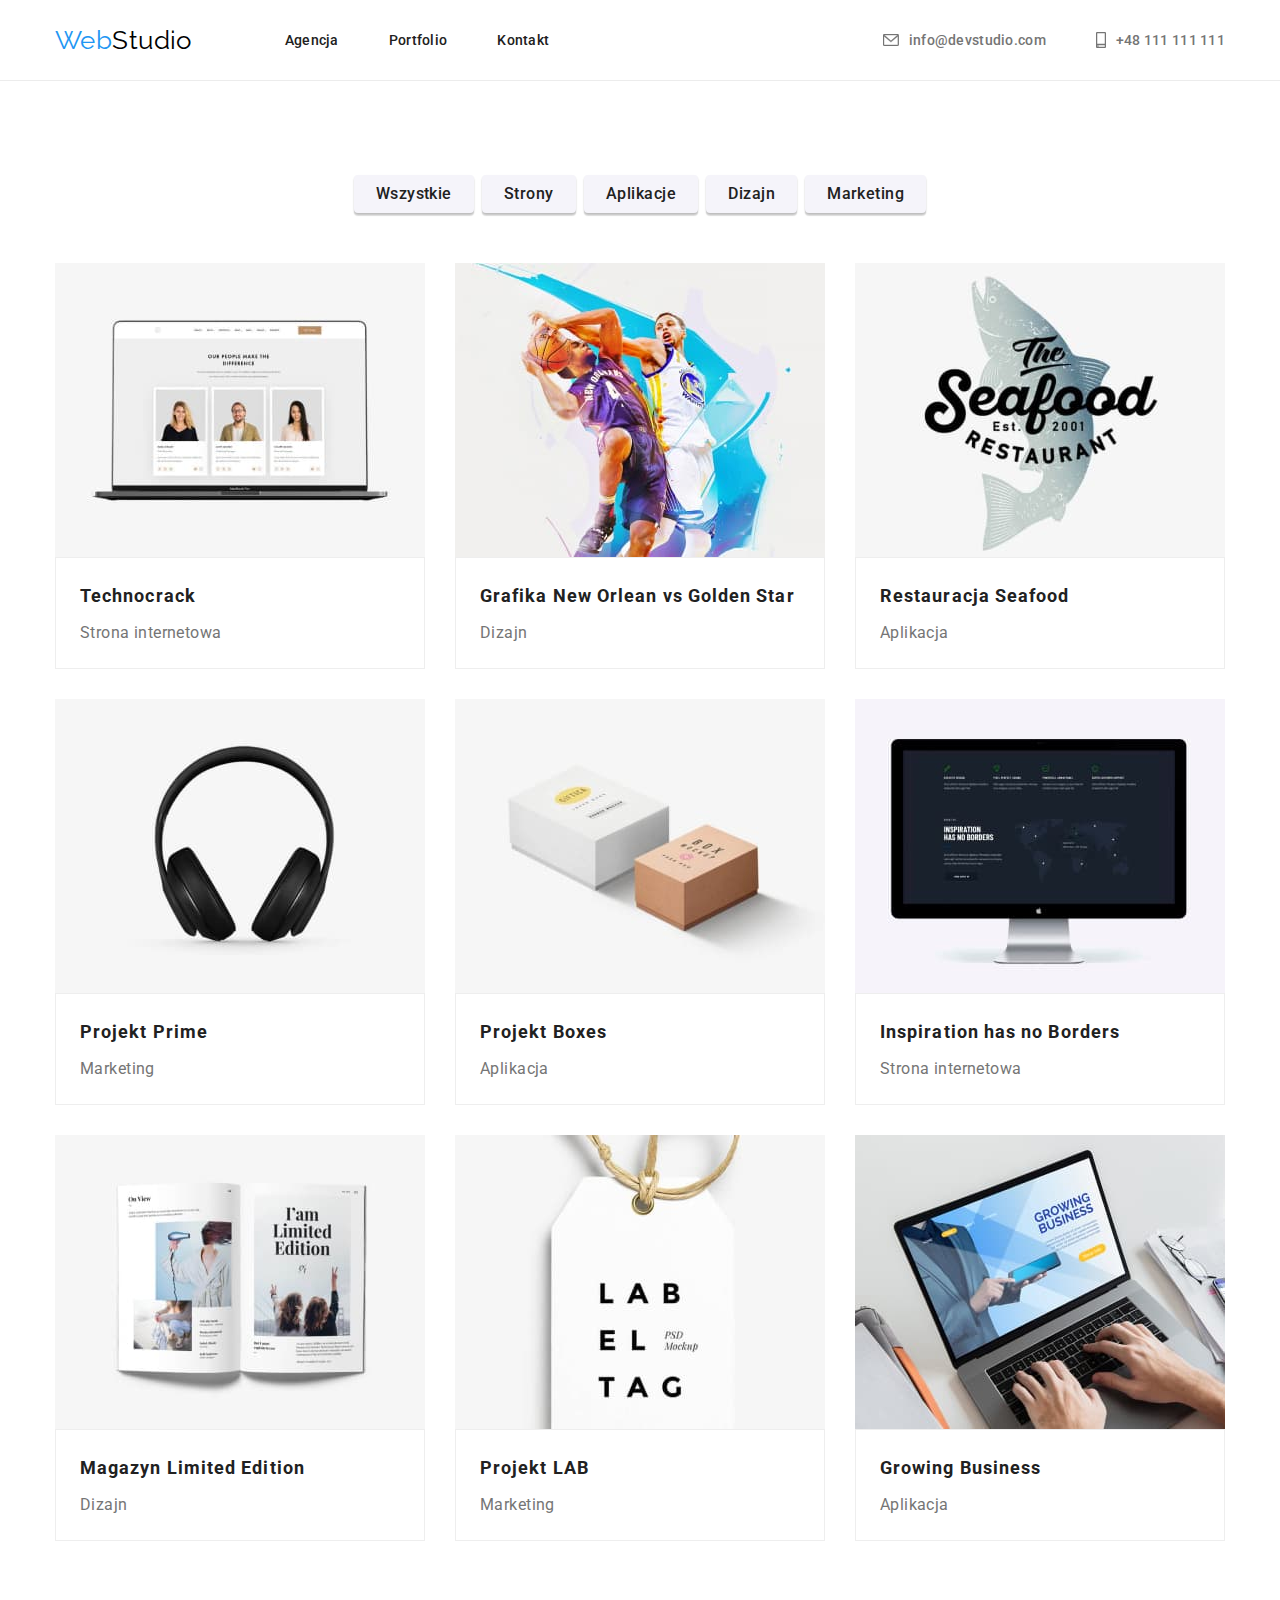
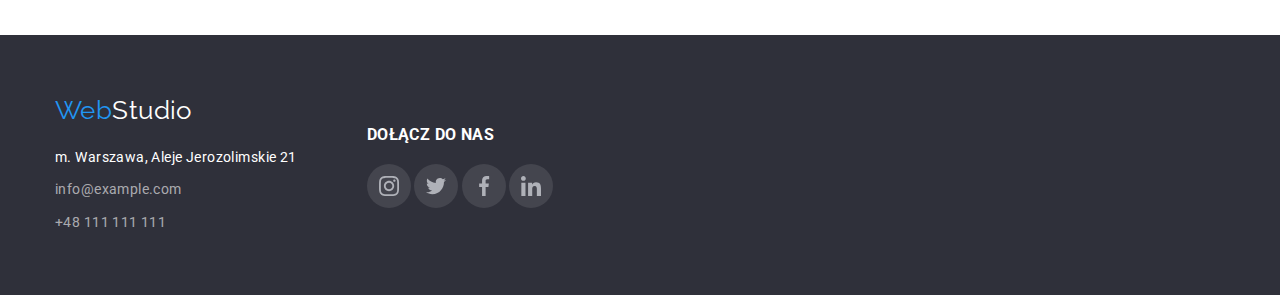
==== portfolio.html @ 0d9eb1ff "finished" ====
<!DOCTYPE html>
<html lang="pl">
  <head>
    <meta charset="UTF-8" />
    <meta http-equiv="X-UA-Compatible" content="IE=edge" />
    <meta name="viewport" content="width=device-width, initial-scale=1.0" />
    <title>Main page</title>
    <!-- Google Fonts Links -->
    <link rel="preconnect" href="https://fonts.googleapis.com" />
    <link rel="preconnect" href="https://fonts.gstatic.com" crossorigin />
    <link
      href="https://fonts.googleapis.com/css2?family=Raleway:wght@700&family=Roboto:wght@400;500;700;900&display=swap"
      rel="stylesheet"
    />
    <!-- END Google Fonts Links -->
    <link
      rel="stylesheet"
      href="https://cdnjs.cloudflare.com/ajax/libs/modern-normalize/1.1.0/modern-normalize.min.css"
      integrity="sha512-wpPYUAdjBVSE4KJnH1VR1HeZfpl1ub8YT/NKx4PuQ5NmX2tKuGu6U/JRp5y+Y8XG2tV+wKQpNHVUX03MfMFn9Q=="
      crossorigin="anonymous"
      referrerpolicy="no-referrer"
    />
    <link rel="stylesheet" href="css/modern-normalize.min.css" />
    <link href="/css/styles.css" rel="stylesheet" />
  </head>
  <body>
    <header class="nav-menu-border">
      <div class="nav-menu container">
        <!--Logo-->
        <a class="logo" href="index.html"
          ><span class="highlight-web">Web</span><span class="highlight-header">Studio</span></a
        >
        <nav>
          <!--Links-->
          <ul class="nav-list">
            <li class="nav-item">
              <a class="nav-link" href="index.html">Agencja</a>
            </li>
            <li class="nav-item">
              <a class="nav-link" href="portfolio.html">Portfolio</a>
            </li>
            <li class="nav-item">
              <a class="nav-link" href="#contact">Kontakt</a>
            </li>
          </ul>
        </nav>
        <div class="contact-list">
          <!--Contact-->
          <a class="contact-link" href="mailto:info@devstudio.com">
            <svg class="contact-icon" width="16" height="12">
              <use href="images/icons.svg#icon-envelope"></use>
            </svg>
            info@devstudio.com</a
          >
          <a class="contact-link" href="tel:+48111111111">
            <svg width="10" height="16">
              <use class="contact-icon" href="images/icons.svg#icon-smartphone"></use>
            </svg>
            +48 111 111 111
          </a>
        </div>
      </div>
    </header>
    <main>
      <section class="section">
        <div class="container">
          <h1 class="visually-hidden">Portfolio</h1>
          <!--Five Buttons-->
          <ul class="gallery-item">
            <li><button class="button2" type="button">Wszystkie</button></li>
            <li><button class="button2" type="button">Strony</button></li>
            <li><button class="button2" type="button">Aplikacje</button></li>
            <li><button class="button2" type="button">Dizajn</button></li>
            <li><button class="button2" type="button">Marketing</button></li>
          </ul>

          <!--Gallery-->

          <ul class="about-list gallery-wrap">
            <li class="gallery-list">
              <img
                src="images/img1.jpg"
                alt="Three business cards of employees on the computer screen"
                width="370"
                height="294"
              />
              <div class="gallery">
                <h3 class="gallery-title">Technocrack</h3>
                <p class="gallery-subtitle">Strona internetowa</p>
              </div>
            </li>
            <li class="gallery-list">
              <img
                src="images/img2.jpg"
                alt="New Orleans vs Golden Star graphic"
                width="370"
                height="294"
              />
              <div class="gallery">
                <h3 class="gallery-title">Grafika New Orlean vs Golden Star</h3>
                <p class="gallery-subtitle">Dizajn</p>
              </div>
            </li>
            <li class="gallery-list">
              <img src="images/img3.jpg" alt="Seafoot restaurant logo" width="370" height="294" />
              <div class="gallery">
                <h3 class="gallery-title">Restauracja Seafood</h3>
                <p class="gallery-subtitle">Aplikacja</p>
              </div>
            </li>
            <li class="gallery-list">
              <img src="images/img4.jpg" alt="Picture of headphones" width="370" height="294" />
              <div class="gallery">
                <h3 class="gallery-title">Projekt Prime</h3>
                <p class="gallery-subtitle">Marketing</p>
              </div>
            </li>
            <li class="gallery-list">
              <img src="images/img5.jpg" alt="Two Boxes" width="370" height="294" />
              <div class="gallery">
                <h3 class="gallery-title">Projekt Boxes</h3>
                <p class="gallery-subtitle">Aplikacja</p>
              </div>
            </li>
            <li class="gallery-list">
              <img
                src="images/img6.jpg"
                alt="Inspiration has no Borders, displayed on the screen"
                width="370"
                height="294"
              />
              <div class="gallery">
                <h3 class="gallery-title">Inspiration has no Borders</h3>
                <p class="gallery-subtitle">Strona internetowa</p>
              </div>
            </li>
            <li class="gallery-list">
              <img src="images/img7.jpg" alt="Open newspaper" width="370" height="294" />
              <div class="gallery">
                <h3 class="gallery-title">Magazyn Limited Edition</h3>
                <p class="gallery-subtitle">Dizajn</p>
              </div>
            </li>
            <li class="gallery-list">
              <img src="images/img8.jpg" alt="Business card on a string" width="370" height="294" />
              <div class="gallery">
                <h3 class="gallery-title">Projekt LAB</h3>
                <p class="gallery-subtitle">Marketing</p>
              </div>
            </li>
            <li class="gallery-list">
              <img
                src="images/img9.jpg"
                alt="Someone is writing on the computer"
                width="370"
                height="294"
              />
              <div class="gallery">
                <h3 class="gallery-title">Growing Business</h3>
                <p class="gallery-subtitle">Aplikacja</p>
              </div>
            </li>
          </ul>
        </div>
      </section>
    </main>
    <footer class="contact">
      <!--Logo+Contact-->
      <div class="container">
        <a class="logo" href="index.html"
          ><span class="highlight-web">Web</span><span class="highlight-footer">Studio</span></a
        >
        <div class="footer-box">
          <address class="contact-footer" id="contact">
            <ul class="contact-footer-list">
              <li class="contact-footer-item">
                <a
                  class="contact-footer-link-map"
                  href="https://goo.gl/maps/mivUpqcJWEY4cBys6"
                  target="_blank"
                  rel="noopener nofollow"
                  >m. Warszawa, Aleje Jerozolimskie 21</a
                >
              </li>
              <li class="contact-footer-item">
                <a class="contact-footer-link" href="mailto:info@example.com">info@example.com</a>
              </li>
              <li class="contact-footer-item">
                <a class="contact-footer-link" href="tel:0048111111111">+48 111 111 111</a>
              </li>
            </ul>
          </address>
          <div class="social-footer">
            <h3 class="descrition-title-footer">DOŁĄCZ DO NAS</h3>
            <div class="social-box-footer">
              <div class="back-icon-footer">
                <svg width="44" height="44" class="social-icon">
                  <use
                    x="12"
                    y="12"
                    width="20"
                    height="20"
                    href="/images/icons.svg#icon-instagram-2"
                  ></use>
                </svg>
              </div>
              <div class="back-icon-footer">
                <svg width="44" height="44" class="social-icon">
                  <use
                    x="12"
                    y="12"
                    width="20"
                    height="20"
                    href="/images/icons.svg#icon-twitter-1"
                  ></use>
                </svg>
              </div>
              <div class="back-icon-footer">
                <svg width="44" height="44" class="social-icon">
                  <use
                    x="12"
                    y="12"
                    width="20"
                    height="20"
                    href="/images/icons.svg#icon-facebook-1"
                  ></use>
                </svg>
              </div>
              <div class="back-icon-footer">
                <svg width="44" height="44" class="social-icon">
                  <use
                    x="12"
                    y="12"
                    width="20"
                    height="20"
                    href="/images/icons.svg#icon-linkedin-1"
                  ></use>
                </svg>
              </div>
            </div>
          </div>
        </div>
      </div>
    </footer>
  </body>
</html>
---- css/styles.css ----
:root {
  --background-color: #ffffff;
  --main-color: #212121;
  --secondary-color: #000000;
  --third-color: #757575;
  --accent-color: #ffffff99;
  --backlight-color: #2196f3;
  --principal-color: #2f303a;
  --team-color: #f5f4fa;
  --border-nav: #ececec;
  --border-gallery: #eeeeee;
  --border-customers: #afb1b8;
}
:focus {
  background-color: var(--backlight-color);
  outline: none;
}
body {
  font-family: 'Roboto', sans-serif;
  color: #212121;
  background-color: #ffffff;
  font-size: 14px;
  letter-spacing: 0.03em;
}
h1,
h2,
h3,
h4,
h5,
h6,
p {
  margin: 0;
}
img {
  display: block;
  max-width: 100%;
  height: auto;
}
.container {
  width: 1200px;
  margin: 0 auto;
  padding: 0 15px;
  /* outline: 1px dashed red; */
}
.nav-menu-border {
  border-bottom: 1px solid var(--border-nav);
}
.nav-menu {
  height: 80px;
  display: flex;
  align-items: center;
}
.nav-list {
  display: flex;
  gap: 50px;
}
.logo {
  text-decoration: none;
  font-family: 'Raleway', sans-serif;
  font-size: 26px;
  line-height: 1.19;
  margin-right: 93px;
  padding: 0;
}
.highlight-web {
  color: var(--backlight-color);
}
.highlight-header {
  color: var(--secondary-color);
}
ul {
  list-style: none;
  padding-left: 0;
  margin: 0;
}
address {
  font-style: normal;
}

a {
  text-decoration: none;
}
.section {
  padding: 94px 0;
}
.about-list {
  display: flex;
  gap: 30px;
}
.nav-item {
  font-weight: 500;
}
.nav-link {
  text-decoration: none;
  color: var(--main-color);
  letter-spacing: 0.02em;
  font-size: 14px;
  padding: 32px 0;
}
.nav-link:hover {
  color: var(--backlight-color);
}
.contact-list {
  font-weight: 500;
  line-height: 1, 14;
  letter-spacing: 0.02em;
  display: flex;
  gap: 50px;
  margin-left: auto;
  padding: 32px 0;
}

.contact-link {
  text-decoration: none;
  color: var(--third-color);
  display: flex;
  align-items: center;
  gap: 10px;
}
.contact-link:hover {
  color: var(--backlight-color);
}
.contact-icon {
  fill: currentColor;
  stroke: currentColor;
}
.principal {
  background-color: var(--principal-color);
  padding-top: 200px;
  padding-bottom: 200px;
  text-align: center;
  background-image: url(/images/Workers.jpg);
  background-repeat: no-repeat;
  background-size: 1600px;
  background-position: center;
}
.principal-title {
  font-weight: 900;
  font-size: 44px;
  line-height: 1.36;
  letter-spacing: 0.06em;
  color: var(--background-color);
  text-align: center;
  text-transform: uppercase;
  width: 696px;
  margin: 0 auto;
  margin-bottom: 30px;
}
.button1 {
  font-family: 'Roboto', sans-serif;
  font-weight: 700;
  font-size: 16px;
  line-height: 1.87;
  letter-spacing: 0.06em;
  color: var(--background-color);
  background-color: var(--backlight-color);
  border: none;
  box-shadow: 0px 4px 4px rgba(0, 0, 0, 0.15);
  border-radius: 4px;
  cursor: pointer;
  width: 200px;
  height: 50px;
}
.button1:hover {
  color: var(--main-color);
  background-color: var(--team-color);
}
.button2 {
  font-family: 'Roboto', sans-serif;
  font-weight: 500;
  font-size: 16px;
  line-height: 1.62;
  letter-spacing: 0.03em;
  border: none;
  color: var(--main-color);
  background-color: var(--team-color);
  cursor: pointer;
  padding: 6px 22px;
  box-shadow: 0px 3px 1px rgba(0, 0, 0, 0.1), 0px 1px 2px rgba(0, 0, 0, 0.08),
    0px 2px 2px rgba(0, 0, 0, 0.12);
  border-radius: 4px;
}
.button2:hover {
  background-color: var(--backlight-color);
  color: var(--background-color);
}
button:focus {
  background-color: var(--backlight-color);
  outline: none;
}
.visually-hidden {
  position: absolute;
  width: 1px;
  height: 1px;
  margin: -1px;
  border: 0;
  padding: 0;
  white-space: nowrap;
  clip-path: inset(100%);
  clip: rect(0 0 0 0);
  overflow: hidden;
}
.descrition-box {
  background-color: var(--team-color);
  border-radius: 4px;
  cursor: pointer;
  margin-bottom: 30px;
}
.descrition-box:hover {
  box-shadow: 0px 4px 4px rgba(0, 0, 0, 0.25);
}
.subtitle {
  font-weight: 700;
  font-size: 36px;
  line-height: 1.16;
  text-align: center;
  margin-top: 0;
  margin-bottom: 50px;
}
.descrition {
  padding-bottom: 0;
}
.descrition-title {
  font-weight: 700;
  font-size: 14px;
  line-height: 1.14;
  margin-top: 0;
  margin-bottom: 10px;
}
.descrition-p {
  line-height: 1.71;
  color: var(--third-color);
}
.team {
  background-color: var(--team-color);
  display: center;
}
.team-item {
  background-color: var(--background-color);
  box-shadow: 0px 1px 3px rgba(0, 0, 0, 0.12), 0px 1px 1px rgba(0, 0, 0, 0.14),
    0px 2px 1px rgba(0, 0, 0, 0.2);
  border-radius: 0px 0px 4px 4px;
}

.customers-box {
  border: 1px solid var(--border-customers);
  width: 170px;
  height: 92px;
  border-radius: 4px;
  cursor: pointer;
}
.customers-box:hover {
  border: 1px solid var(--backlight-color);
}
.customers-icon {
  fill: var(--border-customers);
}
.customers-icon:hover {
  fill: var(--backlight-color);
}
.space-names {
  display: flex;
  flex-direction: column;
  align-items: center;
}
.social-box {
  width: 206px;
  height: 44px;
  display: flex;
  justify-content: space-between;
  margin-bottom: 30px;
  cursor: pointer;
}

.back-icon {
  box-sizing: border-box;
  width: 44px;
  height: 44px;
  background-color: var(--background-color);
  border-radius: 50%;
}
.back-icon:hover {
  background-color: var(--backlight-color);
}
.social-icon {
  fill: var(--border-customers);
}
.social-icon:hover {
  fill: var(--background-color);
}
.names {
  font-weight: 500;
  font-size: 16px;
  line-height: 1.18;
  text-align: center;
  margin-top: 0;
  margin-bottom: 10px;
  padding-top: 30px;
}
.jobs {
  font-size: 16px;
  line-height: 1.18;
  color: var(--third-color);
  text-align: center;
  margin-bottom: 16px;
}
.gallery-item {
  display: flex;
  justify-content: center;
  gap: 8px;
  margin-bottom: 50px;
}
.gallery {
  border: 1px solid var(--border-gallery);
  padding: 20px 24px;
}
.gallery-wrap {
  flex-wrap: wrap;
  cursor: pointer;
}
.gallery-list:hover {
  box-shadow: 0px 1px 1px rgba(0, 0, 0, 0.12), 0px 4px 4px rgba(0, 0, 0, 0.06),
    1px 4px 6px rgba(0, 0, 0, 0.16);
}
.gallery-list {
  width: calc((100% - 60px) / 3);
}

.gallery-title {
  font-weight: 700;
  font-size: 18px;
  line-height: 2;
  letter-spacing: 0.06em;
  margin-bottom: 4px;
}
.gallery-subtitle {
  font-size: 16px;
  line-height: 1.87;
  color: var(--third-color);
}
.contact {
  background-color: var(--principal-color);
  padding: 60px 0;
}
.contact-footer {
  font-style: normal;
  margin-top: 20px;
}
.contact-footer-item {
  margin-bottom: 9px;
}
.contact-footer-item:last-child {
  margin-bottom: 0px;
}

.highlight-footer {
  font-family: 'Raleway', sans-serif;
  font-size: 26px;
  line-height: 1.19;
  color: var(--background-color);
}
.contact-footer-link-map {
  text-decoration: none;
  line-height: 1.71;
  color: var(--background-color);
}
.contact-footer-link-map:hover {
  color: var(--backlight-color);
}
.contact-footer-link {
  text-decoration: none;
  line-height: 1.71;
  color: var(--accent-color);
}
.contact-footer-link:hover {
  color: var(--backlight-color);
}
.descrition-title-footer {
  color: var(--background-color);
  padding-bottom: 20px;
}
.social-footer {
  display: flex;
  flex-direction: column;
  width: 206px;
  height: 80px;
  padding-top: 0px;
  cursor: pointer;
}
.back-icon-footer {
  display: inline-flex;
  width: 44px;
  height: 44px;
  background-color: rgb(255, 255, 255, 0.1);
  border-radius: 50%;
}
.back-icon-footer:hover {
  background-color: var(--backlight-color);
}
.social-icon-footer {
  fill: var(--border-customers);
}
.social-icon-footer:hover {
  fill: var(--background-color);
}
.footer-box {
  display: flex;
  gap: 70px;
}
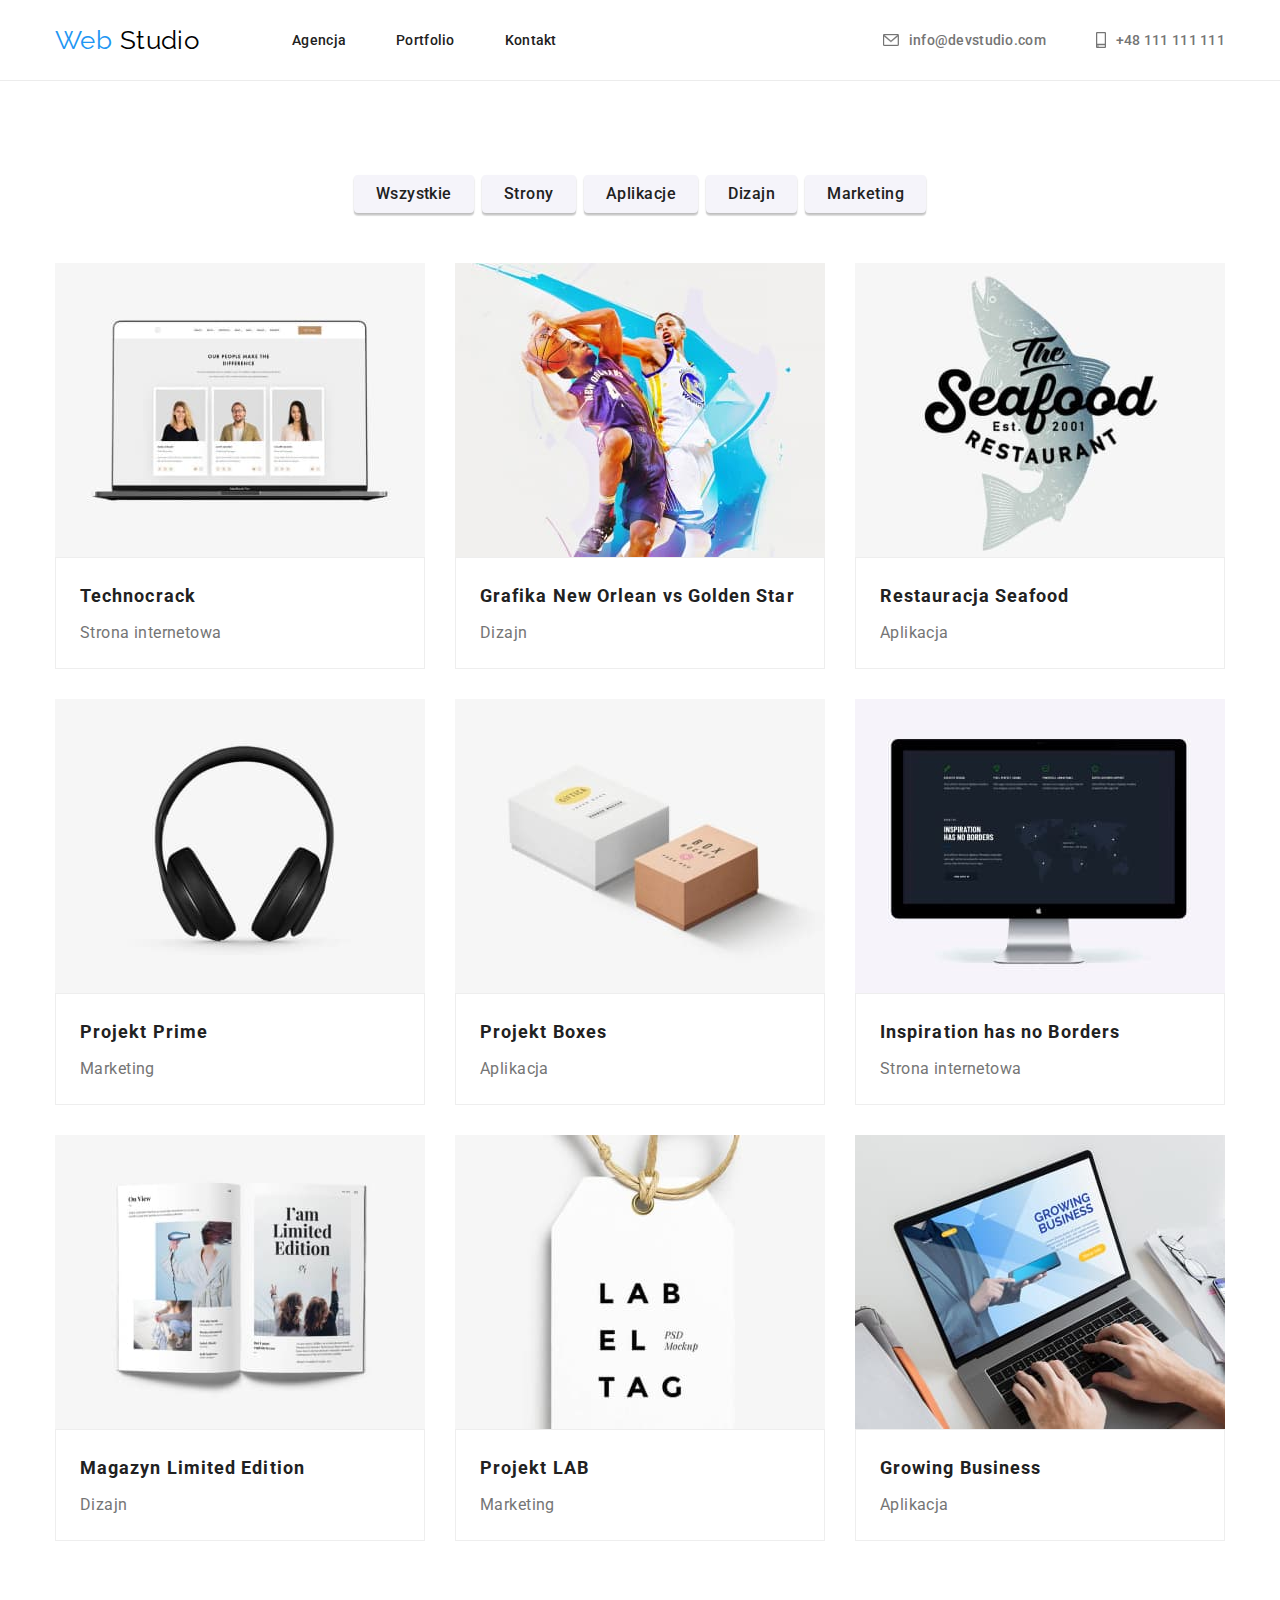
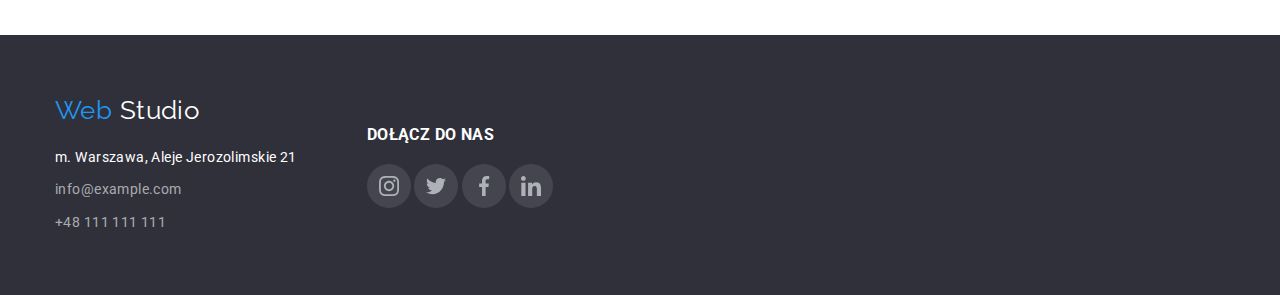
==== commit 447a4532: "maybe" ====
--- a/portfolio.html
+++ b/portfolio.html
@@ -1,246 +1,215 @@
 <!DOCTYPE html>
 <html lang="pl">
-  <head>
-    <meta charset="UTF-8" />
-    <meta http-equiv="X-UA-Compatible" content="IE=edge" />
-    <meta name="viewport" content="width=device-width, initial-scale=1.0" />
-    <title>Main page</title>
-    <!-- Google Fonts Links -->
-    <link rel="preconnect" href="https://fonts.googleapis.com" />
-    <link rel="preconnect" href="https://fonts.gstatic.com" crossorigin />
-    <link
-      href="https://fonts.googleapis.com/css2?family=Raleway:wght@700&family=Roboto:wght@400;500;700;900&display=swap"
-      rel="stylesheet"
-    />
-    <!-- END Google Fonts Links -->
-    <link
+	<head>
+		<meta charset="UTF-8" />
+		<meta http-equiv="X-UA-Compatible" content="IE=edge" />
+		<meta name="viewport" content="width=device-width, initial-scale=1.0" />
+		<title>Main page</title>
+		<!-- Google Fonts Links -->
+		<link rel="preconnect" href="https://fonts.googleapis.com" />
+		<link rel="preconnect" href="https://fonts.gstatic.com" crossorigin />
+		<link
+			href="https://fonts.googleapis.com/css2?family=Raleway:wght@700&family=Roboto:wght@400;500;700;900&display=swap"
+			rel="stylesheet"
+		/>
+		<!-- END Google Fonts Links -->
+		<!-- <link
       rel="stylesheet"
       href="https://cdnjs.cloudflare.com/ajax/libs/modern-normalize/1.1.0/modern-normalize.min.css"
       integrity="sha512-wpPYUAdjBVSE4KJnH1VR1HeZfpl1ub8YT/NKx4PuQ5NmX2tKuGu6U/JRp5y+Y8XG2tV+wKQpNHVUX03MfMFn9Q=="
       crossorigin="anonymous"
       referrerpolicy="no-referrer"
-    />
-    <link rel="stylesheet" href="css/modern-normalize.min.css" />
-    <link href="/css/styles.css" rel="stylesheet" />
-  </head>
-  <body>
-    <header class="nav-menu-border">
-      <div class="nav-menu container">
-        <!--Logo-->
-        <a class="logo" href="index.html"
-          ><span class="highlight-web">Web</span><span class="highlight-header">Studio</span></a
-        >
-        <nav>
-          <!--Links-->
-          <ul class="nav-list">
-            <li class="nav-item">
-              <a class="nav-link" href="index.html">Agencja</a>
-            </li>
-            <li class="nav-item">
-              <a class="nav-link" href="portfolio.html">Portfolio</a>
-            </li>
-            <li class="nav-item">
-              <a class="nav-link" href="#contact">Kontakt</a>
-            </li>
-          </ul>
-        </nav>
-        <div class="contact-list">
-          <!--Contact-->
-          <a class="contact-link" href="mailto:info@devstudio.com">
-            <svg class="contact-icon" width="16" height="12">
-              <use href="images/icons.svg#icon-envelope"></use>
-            </svg>
-            info@devstudio.com</a
-          >
-          <a class="contact-link" href="tel:+48111111111">
-            <svg width="10" height="16">
-              <use class="contact-icon" href="images/icons.svg#icon-smartphone"></use>
-            </svg>
-            +48 111 111 111
-          </a>
-        </div>
-      </div>
-    </header>
-    <main>
-      <section class="section">
-        <div class="container">
-          <h1 class="visually-hidden">Portfolio</h1>
-          <!--Five Buttons-->
-          <ul class="gallery-item">
-            <li><button class="button2" type="button">Wszystkie</button></li>
-            <li><button class="button2" type="button">Strony</button></li>
-            <li><button class="button2" type="button">Aplikacje</button></li>
-            <li><button class="button2" type="button">Dizajn</button></li>
-            <li><button class="button2" type="button">Marketing</button></li>
-          </ul>
+    /> -->
+		<link href="css/modern-normalize.min.css" rel="stylesheet" />
+		<link href="css/styles.css" rel="stylesheet" />
+	</head>
+	<body>
+		<header class="nav-menu-border">
+			<div class="nav-menu container">
+				<!--Logo-->
+				<a class="logo" href="index.html">
+					<span class="highlight-web">Web</span>
+					<span class="highlight-header">Studio</span>
+				</a>
+				<nav>
+					<!--Links-->
+					<ul class="nav-list">
+						<li class="nav-item">
+							<a class="nav-link" href="index.html">Agencja</a>
+						</li>
+						<li class="nav-item">
+							<a class="nav-link" href="portfolio.html">Portfolio</a>
+						</li>
+						<li class="nav-item">
+							<a class="nav-link" href="#contact">Kontakt</a>
+						</li>
+					</ul>
+				</nav>
+				<div class="contact-list">
+					<!--Contact-->
+					<a class="contact-link" href="mailto:info@devstudio.com">
+						<svg class="contact-icon" width="16" height="12">
+							<use href="images/icons.svg#icon-envelope"></use>
+						</svg>
+						info@devstudio.com
+					</a>
+					<a class="contact-link" href="tel:+48111111111">
+						<svg width="10" height="16">
+							<use class="contact-icon" href="images/icons.svg#icon-smartphone"></use>
+						</svg>
+						+48 111 111 111
+					</a>
+				</div>
+			</div>
+		</header>
+		<main>
+			<section class="section">
+				<div class="container">
+					<h1 class="visually-hidden">Portfolio</h1>
+					<!--Five Buttons-->
+					<ul class="gallery-item">
+						<li><button class="button2" type="button">Wszystkie</button></li>
+						<li><button class="button2" type="button">Strony</button></li>
+						<li><button class="button2" type="button">Aplikacje</button></li>
+						<li><button class="button2" type="button">Dizajn</button></li>
+						<li><button class="button2" type="button">Marketing</button></li>
+					</ul>
 
-          <!--Gallery-->
+					<!--Gallery-->
 
-          <ul class="about-list gallery-wrap">
-            <li class="gallery-list">
-              <img
-                src="images/img1.jpg"
-                alt="Three business cards of employees on the computer screen"
-                width="370"
-                height="294"
-              />
-              <div class="gallery">
-                <h3 class="gallery-title">Technocrack</h3>
-                <p class="gallery-subtitle">Strona internetowa</p>
-              </div>
-            </li>
-            <li class="gallery-list">
-              <img
-                src="images/img2.jpg"
-                alt="New Orleans vs Golden Star graphic"
-                width="370"
-                height="294"
-              />
-              <div class="gallery">
-                <h3 class="gallery-title">Grafika New Orlean vs Golden Star</h3>
-                <p class="gallery-subtitle">Dizajn</p>
-              </div>
-            </li>
-            <li class="gallery-list">
-              <img src="images/img3.jpg" alt="Seafoot restaurant logo" width="370" height="294" />
-              <div class="gallery">
-                <h3 class="gallery-title">Restauracja Seafood</h3>
-                <p class="gallery-subtitle">Aplikacja</p>
-              </div>
-            </li>
-            <li class="gallery-list">
-              <img src="images/img4.jpg" alt="Picture of headphones" width="370" height="294" />
-              <div class="gallery">
-                <h3 class="gallery-title">Projekt Prime</h3>
-                <p class="gallery-subtitle">Marketing</p>
-              </div>
-            </li>
-            <li class="gallery-list">
-              <img src="images/img5.jpg" alt="Two Boxes" width="370" height="294" />
-              <div class="gallery">
-                <h3 class="gallery-title">Projekt Boxes</h3>
-                <p class="gallery-subtitle">Aplikacja</p>
-              </div>
-            </li>
-            <li class="gallery-list">
-              <img
-                src="images/img6.jpg"
-                alt="Inspiration has no Borders, displayed on the screen"
-                width="370"
-                height="294"
-              />
-              <div class="gallery">
-                <h3 class="gallery-title">Inspiration has no Borders</h3>
-                <p class="gallery-subtitle">Strona internetowa</p>
-              </div>
-            </li>
-            <li class="gallery-list">
-              <img src="images/img7.jpg" alt="Open newspaper" width="370" height="294" />
-              <div class="gallery">
-                <h3 class="gallery-title">Magazyn Limited Edition</h3>
-                <p class="gallery-subtitle">Dizajn</p>
-              </div>
-            </li>
-            <li class="gallery-list">
-              <img src="images/img8.jpg" alt="Business card on a string" width="370" height="294" />
-              <div class="gallery">
-                <h3 class="gallery-title">Projekt LAB</h3>
-                <p class="gallery-subtitle">Marketing</p>
-              </div>
-            </li>
-            <li class="gallery-list">
-              <img
-                src="images/img9.jpg"
-                alt="Someone is writing on the computer"
-                width="370"
-                height="294"
-              />
-              <div class="gallery">
-                <h3 class="gallery-title">Growing Business</h3>
-                <p class="gallery-subtitle">Aplikacja</p>
-              </div>
-            </li>
-          </ul>
-        </div>
-      </section>
-    </main>
-    <footer class="contact">
-      <!--Logo+Contact-->
-      <div class="container">
-        <a class="logo" href="index.html"
-          ><span class="highlight-web">Web</span><span class="highlight-footer">Studio</span></a
-        >
-        <div class="footer-box">
-          <address class="contact-footer" id="contact">
-            <ul class="contact-footer-list">
-              <li class="contact-footer-item">
-                <a
-                  class="contact-footer-link-map"
-                  href="https://goo.gl/maps/mivUpqcJWEY4cBys6"
-                  target="_blank"
-                  rel="noopener nofollow"
-                  >m. Warszawa, Aleje Jerozolimskie 21</a
-                >
-              </li>
-              <li class="contact-footer-item">
-                <a class="contact-footer-link" href="mailto:info@example.com">info@example.com</a>
-              </li>
-              <li class="contact-footer-item">
-                <a class="contact-footer-link" href="tel:0048111111111">+48 111 111 111</a>
-              </li>
-            </ul>
-          </address>
-          <div class="social-footer">
-            <h3 class="descrition-title-footer">DOŁĄCZ DO NAS</h3>
-            <div class="social-box-footer">
-              <div class="back-icon-footer">
-                <svg width="44" height="44" class="social-icon">
-                  <use
-                    x="12"
-                    y="12"
-                    width="20"
-                    height="20"
-                    href="/images/icons.svg#icon-instagram-2"
-                  ></use>
-                </svg>
-              </div>
-              <div class="back-icon-footer">
-                <svg width="44" height="44" class="social-icon">
-                  <use
-                    x="12"
-                    y="12"
-                    width="20"
-                    height="20"
-                    href="/images/icons.svg#icon-twitter-1"
-                  ></use>
-                </svg>
-              </div>
-              <div class="back-icon-footer">
-                <svg width="44" height="44" class="social-icon">
-                  <use
-                    x="12"
-                    y="12"
-                    width="20"
-                    height="20"
-                    href="/images/icons.svg#icon-facebook-1"
-                  ></use>
-                </svg>
-              </div>
-              <div class="back-icon-footer">
-                <svg width="44" height="44" class="social-icon">
-                  <use
-                    x="12"
-                    y="12"
-                    width="20"
-                    height="20"
-                    href="/images/icons.svg#icon-linkedin-1"
-                  ></use>
-                </svg>
-              </div>
-            </div>
-          </div>
-        </div>
-      </div>
-    </footer>
-  </body>
+					<ul class="about-list gallery-wrap">
+						<li class="gallery-list">
+							<img
+								src="images/img1.jpg"
+								alt="Three business cards of employees on the computer screen"
+								width="370"
+								height="294"
+							/>
+							<div class="gallery">
+								<h3 class="gallery-title">Technocrack</h3>
+								<p class="gallery-subtitle">Strona internetowa</p>
+							</div>
+						</li>
+						<li class="gallery-list">
+							<img src="images/img2.jpg" alt="New Orleans vs Golden Star graphic" width="370" height="294" />
+							<div class="gallery">
+								<h3 class="gallery-title">Grafika New Orlean vs Golden Star</h3>
+								<p class="gallery-subtitle">Dizajn</p>
+							</div>
+						</li>
+						<li class="gallery-list">
+							<img src="images/img3.jpg" alt="Seafoot restaurant logo" width="370" height="294" />
+							<div class="gallery">
+								<h3 class="gallery-title">Restauracja Seafood</h3>
+								<p class="gallery-subtitle">Aplikacja</p>
+							</div>
+						</li>
+						<li class="gallery-list">
+							<img src="images/img4.jpg" alt="Picture of headphones" width="370" height="294" />
+							<div class="gallery">
+								<h3 class="gallery-title">Projekt Prime</h3>
+								<p class="gallery-subtitle">Marketing</p>
+							</div>
+						</li>
+						<li class="gallery-list">
+							<img src="images/img5.jpg" alt="Two Boxes" width="370" height="294" />
+							<div class="gallery">
+								<h3 class="gallery-title">Projekt Boxes</h3>
+								<p class="gallery-subtitle">Aplikacja</p>
+							</div>
+						</li>
+						<li class="gallery-list">
+							<img
+								src="images/img6.jpg"
+								alt="Inspiration has no Borders, displayed on the screen"
+								width="370"
+								height="294"
+							/>
+							<div class="gallery">
+								<h3 class="gallery-title">Inspiration has no Borders</h3>
+								<p class="gallery-subtitle">Strona internetowa</p>
+							</div>
+						</li>
+						<li class="gallery-list">
+							<img src="images/img7.jpg" alt="Open newspaper" width="370" height="294" />
+							<div class="gallery">
+								<h3 class="gallery-title">Magazyn Limited Edition</h3>
+								<p class="gallery-subtitle">Dizajn</p>
+							</div>
+						</li>
+						<li class="gallery-list">
+							<img src="images/img8.jpg" alt="Business card on a string" width="370" height="294" />
+							<div class="gallery">
+								<h3 class="gallery-title">Projekt LAB</h3>
+								<p class="gallery-subtitle">Marketing</p>
+							</div>
+						</li>
+						<li class="gallery-list">
+							<img src="images/img9.jpg" alt="Someone is writing on the computer" width="370" height="294" />
+							<div class="gallery">
+								<h3 class="gallery-title">Growing Business</h3>
+								<p class="gallery-subtitle">Aplikacja</p>
+							</div>
+						</li>
+					</ul>
+				</div>
+			</section>
+		</main>
+		<footer class="contact">
+			<!--Logo+Contact-->
+			<div class="container">
+				<a class="logo" href="index.html">
+					<span class="highlight-web">Web</span>
+					<span class="highlight-footer">Studio</span>
+				</a>
+				<div class="footer-box">
+					<address class="contact-footer" id="contact">
+						<ul class="contact-footer-list">
+							<li class="contact-footer-item">
+								<a
+									class="contact-footer-link-map"
+									href="https://goo.gl/maps/mivUpqcJWEY4cBys6"
+									target="_blank"
+									rel="noopener nofollow"
+								>
+									m. Warszawa, Aleje Jerozolimskie 21
+								</a>
+							</li>
+							<li class="contact-footer-item">
+								<a class="contact-footer-link" href="mailto:info@example.com">info@example.com</a>
+							</li>
+							<li class="contact-footer-item">
+								<a class="contact-footer-link" href="tel:0048111111111">+48 111 111 111</a>
+							</li>
+						</ul>
+					</address>
+					<div class="social-footer">
+						<h3 class="descrition-title-footer">DOŁĄCZ DO NAS</h3>
+						<div class="social-box-footer">
+							<div class="back-icon-footer">
+								<svg width="44" height="44" class="social-icon">
+									<use x="12" y="12" width="20" height="20" href="/images/icons.svg#icon-instagram-2"></use>
+								</svg>
+							</div>
+							<div class="back-icon-footer">
+								<svg width="44" height="44" class="social-icon">
+									<use x="12" y="12" width="20" height="20" href="/images/icons.svg#icon-twitter-1"></use>
+								</svg>
+							</div>
+							<div class="back-icon-footer">
+								<svg width="44" height="44" class="social-icon">
+									<use x="12" y="12" width="20" height="20" href="/images/icons.svg#icon-facebook-1"></use>
+								</svg>
+							</div>
+							<div class="back-icon-footer">
+								<svg width="44" height="44" class="social-icon">
+									<use x="12" y="12" width="20" height="20" href="/images/icons.svg#icon-linkedin-1"></use>
+								</svg>
+							</div>
+						</div>
+					</div>
+				</div>
+			</div>
+		</footer>
+	</body>
 </html>
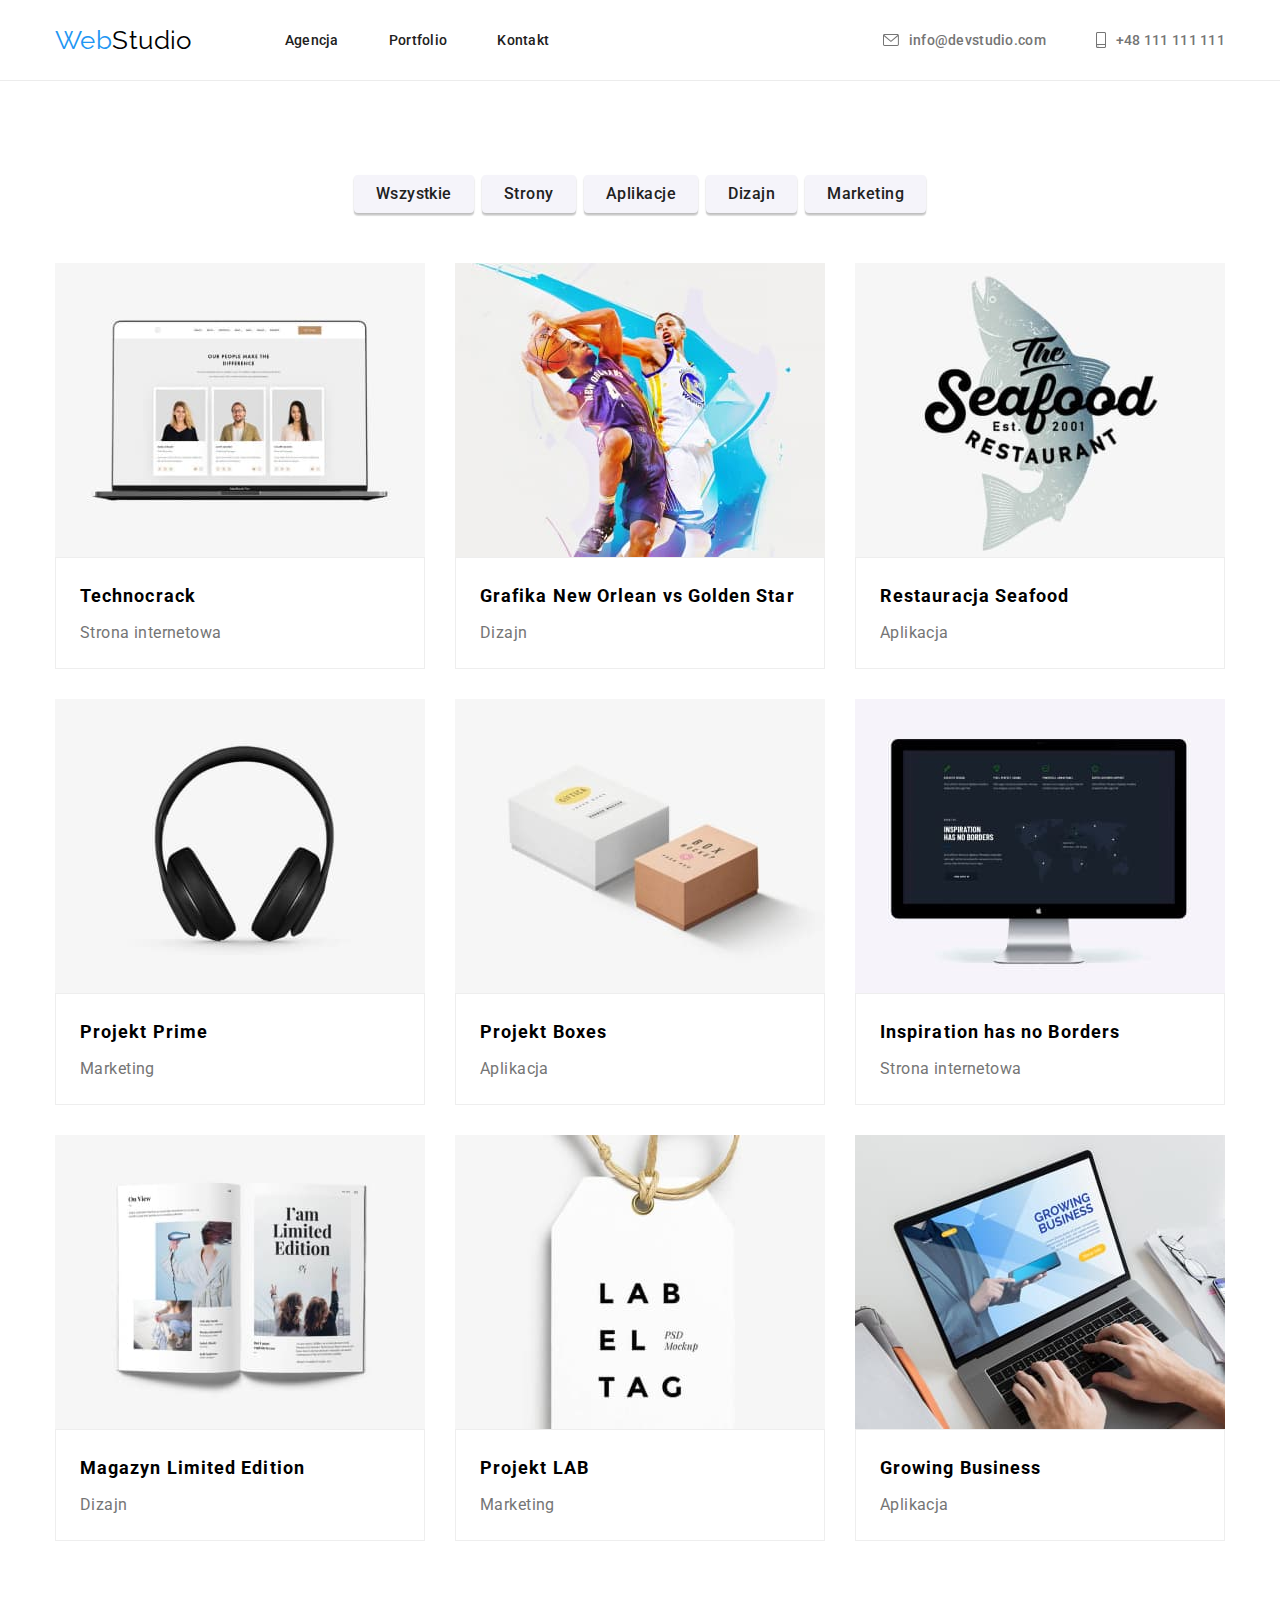
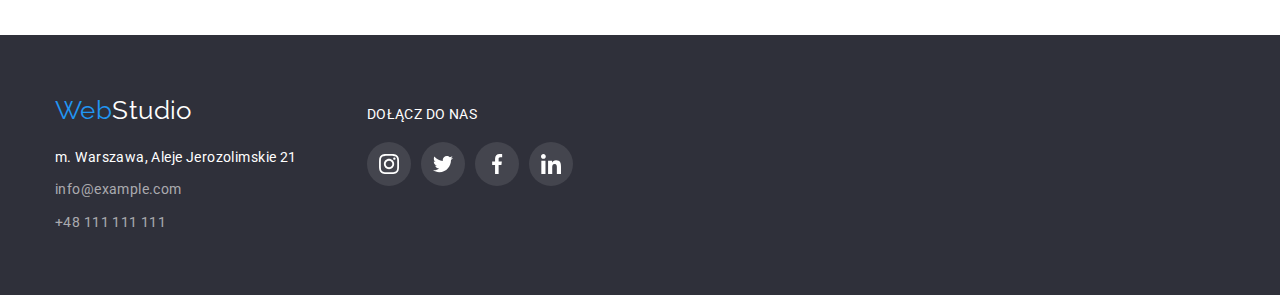
==== commit de818a3c: "corrected" ====
--- a/portfolio.html
+++ b/portfolio.html
@@ -1,215 +1,256 @@
 <!DOCTYPE html>
 <html lang="pl">
-	<head>
-		<meta charset="UTF-8" />
-		<meta http-equiv="X-UA-Compatible" content="IE=edge" />
-		<meta name="viewport" content="width=device-width, initial-scale=1.0" />
-		<title>Main page</title>
-		<!-- Google Fonts Links -->
-		<link rel="preconnect" href="https://fonts.googleapis.com" />
-		<link rel="preconnect" href="https://fonts.gstatic.com" crossorigin />
-		<link
-			href="https://fonts.googleapis.com/css2?family=Raleway:wght@700&family=Roboto:wght@400;500;700;900&display=swap"
-			rel="stylesheet"
-		/>
-		<!-- END Google Fonts Links -->
-		<!-- <link
+  <head>
+    <meta charset="UTF-8" />
+    <meta http-equiv="X-UA-Compatible" content="IE=edge" />
+    <meta name="viewport" content="width=device-width, initial-scale=1.0" />
+    <title>Main page</title>
+    <!-- Google Fonts Links -->
+    <link rel="preconnect" href="https://fonts.googleapis.com" />
+    <link rel="preconnect" href="https://fonts.gstatic.com" crossorigin />
+    <link
+      href="https://fonts.googleapis.com/css2?family=Raleway:wght@700&family=Roboto:wght@400;500;700;900&display=swap"
+      rel="stylesheet"
+    />
+    <!-- END Google Fonts Links -->
+    <!-- <link
       rel="stylesheet"
       href="https://cdnjs.cloudflare.com/ajax/libs/modern-normalize/1.1.0/modern-normalize.min.css"
       integrity="sha512-wpPYUAdjBVSE4KJnH1VR1HeZfpl1ub8YT/NKx4PuQ5NmX2tKuGu6U/JRp5y+Y8XG2tV+wKQpNHVUX03MfMFn9Q=="
       crossorigin="anonymous"
       referrerpolicy="no-referrer"
     /> -->
-		<link href="css/modern-normalize.min.css" rel="stylesheet" />
-		<link href="css/styles.css" rel="stylesheet" />
-	</head>
-	<body>
-		<header class="nav-menu-border">
-			<div class="nav-menu container">
-				<!--Logo-->
-				<a class="logo" href="index.html">
-					<span class="highlight-web">Web</span>
-					<span class="highlight-header">Studio</span>
-				</a>
-				<nav>
-					<!--Links-->
-					<ul class="nav-list">
-						<li class="nav-item">
-							<a class="nav-link" href="index.html">Agencja</a>
-						</li>
-						<li class="nav-item">
-							<a class="nav-link" href="portfolio.html">Portfolio</a>
-						</li>
-						<li class="nav-item">
-							<a class="nav-link" href="#contact">Kontakt</a>
-						</li>
-					</ul>
-				</nav>
-				<div class="contact-list">
-					<!--Contact-->
-					<a class="contact-link" href="mailto:info@devstudio.com">
-						<svg class="contact-icon" width="16" height="12">
-							<use href="images/icons.svg#icon-envelope"></use>
-						</svg>
-						info@devstudio.com
-					</a>
-					<a class="contact-link" href="tel:+48111111111">
-						<svg width="10" height="16">
-							<use class="contact-icon" href="images/icons.svg#icon-smartphone"></use>
-						</svg>
-						+48 111 111 111
-					</a>
-				</div>
-			</div>
-		</header>
-		<main>
-			<section class="section">
-				<div class="container">
-					<h1 class="visually-hidden">Portfolio</h1>
-					<!--Five Buttons-->
-					<ul class="gallery-item">
-						<li><button class="button2" type="button">Wszystkie</button></li>
-						<li><button class="button2" type="button">Strony</button></li>
-						<li><button class="button2" type="button">Aplikacje</button></li>
-						<li><button class="button2" type="button">Dizajn</button></li>
-						<li><button class="button2" type="button">Marketing</button></li>
-					</ul>
+    <link href="css/modern-normalize.min.css" rel="stylesheet" />
+    <link href="css/styles.css" rel="stylesheet" />
+  </head>
+  <body>
+    <header class="nav-menu-border">
+      <div class="nav-menu container">
+        <!--Logo-->
+        <a class="logo" href="index.html">
+          <span class="highlight-web">Web</span>
+          <span class="highlight-header">Studio</span>
+        </a>
+        <nav>
+          <!--Links-->
+          <ul class="nav-list">
+            <li class="nav-item">
+              <a class="nav-link" href="index.html">Agencja</a>
+            </li>
+            <li class="nav-item">
+              <a class="nav-link" href="portfolio.html">Portfolio</a>
+            </li>
+            <li class="nav-item">
+              <a class="nav-link" href="#contact">Kontakt</a>
+            </li>
+          </ul>
+        </nav>
+        <div class="contact-list">
+          <!--Contact-->
+          <a class="contact-link" href="mailto:info@devstudio.com">
+            <svg class="contact-icon" width="16" height="12">
+              <use href="images/icons.svg#icon-envelope"></use>
+            </svg>
+            info@devstudio.com
+          </a>
+          <a class="contact-link" href="tel:+48111111111">
+            <svg width="10" height="16">
+              <use class="contact-icon" href="images/icons.svg#icon-smartphone"></use>
+            </svg>
+            +48 111 111 111
+          </a>
+        </div>
+      </div>
+    </header>
+    <main>
+      <section class="section">
+        <div class="container">
+          <h1 class="visually-hidden">Portfolio</h1>
+          <!--Five Buttons-->
+          <ul class="gallery-item">
+            <li><button class="button2" type="button">Wszystkie</button></li>
+            <li><button class="button2" type="button">Strony</button></li>
+            <li><button class="button2" type="button">Aplikacje</button></li>
+            <li><button class="button2" type="button">Dizajn</button></li>
+            <li><button class="button2" type="button">Marketing</button></li>
+          </ul>
 
-					<!--Gallery-->
+          <!--Gallery-->
 
-					<ul class="about-list gallery-wrap">
-						<li class="gallery-list">
-							<img
-								src="images/img1.jpg"
-								alt="Three business cards of employees on the computer screen"
-								width="370"
-								height="294"
-							/>
-							<div class="gallery">
-								<h3 class="gallery-title">Technocrack</h3>
-								<p class="gallery-subtitle">Strona internetowa</p>
-							</div>
-						</li>
-						<li class="gallery-list">
-							<img src="images/img2.jpg" alt="New Orleans vs Golden Star graphic" width="370" height="294" />
-							<div class="gallery">
-								<h3 class="gallery-title">Grafika New Orlean vs Golden Star</h3>
-								<p class="gallery-subtitle">Dizajn</p>
-							</div>
-						</li>
-						<li class="gallery-list">
-							<img src="images/img3.jpg" alt="Seafoot restaurant logo" width="370" height="294" />
-							<div class="gallery">
-								<h3 class="gallery-title">Restauracja Seafood</h3>
-								<p class="gallery-subtitle">Aplikacja</p>
-							</div>
-						</li>
-						<li class="gallery-list">
-							<img src="images/img4.jpg" alt="Picture of headphones" width="370" height="294" />
-							<div class="gallery">
-								<h3 class="gallery-title">Projekt Prime</h3>
-								<p class="gallery-subtitle">Marketing</p>
-							</div>
-						</li>
-						<li class="gallery-list">
-							<img src="images/img5.jpg" alt="Two Boxes" width="370" height="294" />
-							<div class="gallery">
-								<h3 class="gallery-title">Projekt Boxes</h3>
-								<p class="gallery-subtitle">Aplikacja</p>
-							</div>
-						</li>
-						<li class="gallery-list">
-							<img
-								src="images/img6.jpg"
-								alt="Inspiration has no Borders, displayed on the screen"
-								width="370"
-								height="294"
-							/>
-							<div class="gallery">
-								<h3 class="gallery-title">Inspiration has no Borders</h3>
-								<p class="gallery-subtitle">Strona internetowa</p>
-							</div>
-						</li>
-						<li class="gallery-list">
-							<img src="images/img7.jpg" alt="Open newspaper" width="370" height="294" />
-							<div class="gallery">
-								<h3 class="gallery-title">Magazyn Limited Edition</h3>
-								<p class="gallery-subtitle">Dizajn</p>
-							</div>
-						</li>
-						<li class="gallery-list">
-							<img src="images/img8.jpg" alt="Business card on a string" width="370" height="294" />
-							<div class="gallery">
-								<h3 class="gallery-title">Projekt LAB</h3>
-								<p class="gallery-subtitle">Marketing</p>
-							</div>
-						</li>
-						<li class="gallery-list">
-							<img src="images/img9.jpg" alt="Someone is writing on the computer" width="370" height="294" />
-							<div class="gallery">
-								<h3 class="gallery-title">Growing Business</h3>
-								<p class="gallery-subtitle">Aplikacja</p>
-							</div>
-						</li>
-					</ul>
-				</div>
-			</section>
-		</main>
-		<footer class="contact">
-			<!--Logo+Contact-->
-			<div class="container">
-				<a class="logo" href="index.html">
-					<span class="highlight-web">Web</span>
-					<span class="highlight-footer">Studio</span>
-				</a>
-				<div class="footer-box">
-					<address class="contact-footer" id="contact">
-						<ul class="contact-footer-list">
-							<li class="contact-footer-item">
-								<a
-									class="contact-footer-link-map"
-									href="https://goo.gl/maps/mivUpqcJWEY4cBys6"
-									target="_blank"
-									rel="noopener nofollow"
-								>
-									m. Warszawa, Aleje Jerozolimskie 21
-								</a>
-							</li>
-							<li class="contact-footer-item">
-								<a class="contact-footer-link" href="mailto:info@example.com">info@example.com</a>
-							</li>
-							<li class="contact-footer-item">
-								<a class="contact-footer-link" href="tel:0048111111111">+48 111 111 111</a>
-							</li>
-						</ul>
-					</address>
-					<div class="social-footer">
-						<h3 class="descrition-title-footer">DOŁĄCZ DO NAS</h3>
-						<div class="social-box-footer">
-							<div class="back-icon-footer">
-								<svg width="44" height="44" class="social-icon">
-									<use x="12" y="12" width="20" height="20" href="/images/icons.svg#icon-instagram-2"></use>
-								</svg>
-							</div>
-							<div class="back-icon-footer">
-								<svg width="44" height="44" class="social-icon">
-									<use x="12" y="12" width="20" height="20" href="/images/icons.svg#icon-twitter-1"></use>
-								</svg>
-							</div>
-							<div class="back-icon-footer">
-								<svg width="44" height="44" class="social-icon">
-									<use x="12" y="12" width="20" height="20" href="/images/icons.svg#icon-facebook-1"></use>
-								</svg>
-							</div>
-							<div class="back-icon-footer">
-								<svg width="44" height="44" class="social-icon">
-									<use x="12" y="12" width="20" height="20" href="/images/icons.svg#icon-linkedin-1"></use>
-								</svg>
-							</div>
-						</div>
-					</div>
-				</div>
-			</div>
-		</footer>
-	</body>
+          <ul class="about-list gallery-wrap">
+            <li class="gallery-list">
+              <a href="#Technocrack">
+                <img
+                  src="images/img1.jpg"
+                  alt="Three business cards of employees on the computer screen"
+                  width="370"
+                  height="294"
+                />
+                <div class="gallery">
+                  <h3 class="gallery-title">Technocrack</h3>
+                  <p class="gallery-subtitle">Strona internetowa</p>
+                </div>
+              </a>
+            </li>
+            <li class="gallery-list">
+              <a href="#Grafika_New_Orlean_vs_Golden_Star">
+                <img
+                  src="images/img2.jpg"
+                  alt="New Orleans vs Golden Star graphic"
+                  width="370"
+                  height="294"
+                />
+                <div class="gallery">
+                  <h3 class="gallery-title">Grafika New Orlean vs Golden Star</h3>
+                  <p class="gallery-subtitle">Dizajn</p>
+                </div>
+              </a>
+            </li>
+            <li class="gallery-list">
+              <a href="#Restauracja_Seafood">
+                <img src="images/img3.jpg" alt="Seafoot restaurant logo" width="370" height="294" />
+                <div class="gallery">
+                  <h3 class="gallery-title">Restauracja Seafood</h3>
+                  <p class="gallery-subtitle">Aplikacja</p>
+                </div>
+              </a>
+            </li>
+            <li class="gallery-list">
+              <a href="#Projekt_Prime">
+                <img src="images/img4.jpg" alt="Picture of headphones" width="370" height="294" />
+                <div class="gallery">
+                  <h3 class="gallery-title">Projekt Prime</h3>
+                  <p class="gallery-subtitle">Marketing</p>
+                </div>
+              </a>
+            </li>
+            <li class="gallery-list">
+              <a href="#Projekt_Boxes">
+                <img src="images/img5.jpg" alt="Two Boxes" width="370" height="294" />
+                <div class="gallery">
+                  <h3 class="gallery-title">Projekt Boxes</h3>
+                  <p class="gallery-subtitle">Aplikacja</p>
+                </div>
+              </a>
+            </li>
+            <li class="gallery-list">
+              <a href="#Inspiration_has_no_Borders">
+                <img
+                  src="images/img6.jpg"
+                  alt="Inspiration has no Borders, displayed on the screen"
+                  width="370"
+                  height="294"
+                />
+              </a>
+              <div class="gallery">
+                <h3 class="gallery-title">Inspiration has no Borders</h3>
+                <p class="gallery-subtitle">Strona internetowa</p>
+              </div>
+            </li>
+            <li class="gallery-list">
+              <a href="#Magazyn_Limited_Edition">
+                <img src="images/img7.jpg" alt="Open newspaper" width="370" height="294" />
+                <div class="gallery">
+                  <h3 class="gallery-title">Magazyn Limited Edition</h3>
+                  <p class="gallery-subtitle">Dizajn</p>
+                </div>
+              </a>
+            </li>
+            <li class="gallery-list">
+              <a href="#Projekt_LAB">
+                <img
+                  src="images/img8.jpg"
+                  alt="Business card on a string"
+                  width="370"
+                  height="294"
+                />
+                <div class="gallery">
+                  <h3 class="gallery-title">Projekt LAB</h3>
+                  <p class="gallery-subtitle">Marketing</p>
+                </div>
+              </a>
+            </li>
+            <li class="gallery-list">
+              <a href="#Growing_Business">
+                <img
+                  src="images/img9.jpg"
+                  alt="Someone is writing on the computer"
+                  width="370"
+                  height="294"
+                />
+              </a>
+              <div class="gallery">
+                <h3 class="gallery-title">Growing Business</h3>
+                <p class="gallery-subtitle">Aplikacja</p>
+              </div>
+            </li>
+          </ul>
+        </div>
+      </section>
+    </main>
+    <footer class="contact">
+      <!--Logo+Contact-->
+      <div class="container footer-box">
+        <div>
+          <a class="logo" href="index.html">
+            <span class="highlight-web">Web</span>
+            <span class="highlight-footer">Studio</span>
+          </a>
+          <address class="contact-footer" id="contact">
+            <ul class="contact-footer-list">
+              <li class="contact-footer-item">
+                <a
+                  class="contact-footer-link-map"
+                  href="https://goo.gl/maps/mivUpqcJWEY4cBys6"
+                  target="_blank"
+                  rel="noopener nofollow"
+                >
+                  m. Warszawa, Aleje Jerozolimskie 21
+                </a>
+              </li>
+              <li class="contact-footer-item">
+                <a class="contact-footer-link" href="mailto:info@example.com">info@example.com</a>
+              </li>
+              <li class="contact-footer-item">
+                <a class="contact-footer-link" href="tel:0048111111111">+48 111 111 111</a>
+              </li>
+            </ul>
+          </address>
+        </div>
+        <div class="social-footer">
+          <p class="descrition-title-footer">DOŁĄCZ DO NAS</p>
+          <ul class="social-box">
+            <li>
+              <a class="back-icon-footer" href="#instagram">
+                <svg width="20" height="20" class="social-icon">
+                  <use href="images/icons.svg#icon-instagram-2"></use>
+                </svg>
+              </a>
+            </li>
+            <li>
+              <a class="back-icon-footer" href="#twitter">
+                <svg width="20" height="20" class="social-icon">
+                  <use href="images/icons.svg#icon-twitter-1"></use>
+                </svg>
+              </a>
+            </li>
+            <li>
+              <a class="back-icon-footer" href="#facebook">
+                <svg width="20" height="20" class="social-icon">
+                  <use href="images/icons.svg#icon-facebook-1"></use>
+                </svg>
+              </a>
+            </li>
+            <li>
+              <a class="back-icon-footer" href="#linkedin-1">
+                <svg width="20" height="20" class="social-icon">
+                  <use href="images/icons.svg#icon-linkedin-1"></use>
+                </svg>
+              </a>
+            </li>
+          </ul>
+        </div>
+      </div>
+    </footer>
+  </body>
 </html>
--- a/css/styles.css
+++ b/css/styles.css
@@ -61,6 +61,7 @@
   line-height: 1.19;
   margin-right: 93px;
   padding: 0;
+  display: flex;
 }
 .highlight-web {
   color: var(--backlight-color);
@@ -122,17 +123,20 @@
 }
 .contact-icon {
   fill: currentColor;
-  stroke: currentColor;
 }
 .principal {
   background-color: var(--principal-color);
   padding-top: 200px;
   padding-bottom: 200px;
   text-align: center;
-  background-image: url(/images/Workers.jpg);
+  background-image: linear-gradient(rgba(47, 48, 58, 0.4), rgba(47, 48, 58, 0.4)),
+    url(../images/Workers.jpg);
   background-repeat: no-repeat;
-  background-size: 1600px;
+  background-size: cover;
   background-position: center;
+  max-width: 1600px;
+  height: 600px;
+  margin: 0 auto;
 }
 .principal-title {
   font-weight: 900;
@@ -205,6 +209,11 @@
   border-radius: 4px;
   cursor: pointer;
   margin-bottom: 30px;
+  height: 120px;
+  width: 100%;
+  display: flex;
+  align-items: center;
+  justify-content: center;
 }
 .descrition-box:hover {
   box-shadow: 0px 4px 4px rgba(0, 0, 0, 0.25);
@@ -244,46 +253,47 @@
 
 .customers-box {
   border: 1px solid var(--border-customers);
+  color: var(--border-customers);
   width: 170px;
   height: 92px;
   border-radius: 4px;
-  cursor: pointer;
+  display: flex;
+  align-items: center;
+  justify-content: center;
 }
 .customers-box:hover {
   border: 1px solid var(--backlight-color);
 }
 .customers-icon {
-  fill: var(--border-customers);
+  fill: currentColor;
 }
 .customers-icon:hover {
-  fill: var(--backlight-color);
+  fill: var(--background-color);
 }
 .space-names {
-  display: flex;
-  flex-direction: column;
-  align-items: center;
+  padding: 30px 0;
 }
 .social-box {
-  width: 206px;
-  height: 44px;
-  display: flex;
-  justify-content: space-between;
-  margin-bottom: 30px;
-  cursor: pointer;
+  display: flex;
+  justify-content: center;
+  gap: 10px;
 }
 
 .back-icon {
   box-sizing: border-box;
   width: 44px;
   height: 44px;
-  background-color: var(--background-color);
   border-radius: 50%;
+  display: flex;
+  align-items: center;
+  justify-content: center;
+  color: var(--border-customers);
 }
 .back-icon:hover {
   background-color: var(--backlight-color);
 }
 .social-icon {
-  fill: var(--border-customers);
+  fill: currentColor;
 }
 .social-icon:hover {
   fill: var(--background-color);
@@ -295,7 +305,6 @@
   text-align: center;
   margin-top: 0;
   margin-bottom: 10px;
-  padding-top: 30px;
 }
 .jobs {
   font-size: 16px;
@@ -316,7 +325,6 @@
 }
 .gallery-wrap {
   flex-wrap: wrap;
-  cursor: pointer;
 }
 .gallery-list:hover {
   box-shadow: 0px 1px 1px rgba(0, 0, 0, 0.12), 0px 4px 4px rgba(0, 0, 0, 0.06),
@@ -332,6 +340,7 @@
   line-height: 2;
   letter-spacing: 0.06em;
   margin-bottom: 4px;
+  color: var(--secondary-color);
 }
 .gallery-subtitle {
   font-size: 16px;
@@ -352,7 +361,10 @@
 .contact-footer-item:last-child {
   margin-bottom: 0px;
 }
-
+.footer-box {
+  display: flex;
+  align-items: baseline;
+}
 .highlight-footer {
   font-family: 'Raleway', sans-serif;
   font-size: 26px;
@@ -377,33 +389,26 @@
 }
 .descrition-title-footer {
   color: var(--background-color);
-  padding-bottom: 20px;
+  margin-bottom: 20px;
 }
 .social-footer {
-  display: flex;
-  flex-direction: column;
-  width: 206px;
-  height: 80px;
-  padding-top: 0px;
-  cursor: pointer;
+  margin-left: 70px;
 }
 .back-icon-footer {
-  display: inline-flex;
+  box-sizing: border-box;
   width: 44px;
   height: 44px;
+  border-radius: 50%;
+  display: flex;
+  align-items: center;
+  justify-content: center;
   background-color: rgb(255, 255, 255, 0.1);
   border-radius: 50%;
+  color: var(--background-color);
 }
 .back-icon-footer:hover {
   background-color: var(--backlight-color);
 }
 .social-icon-footer {
-  fill: var(--border-customers);
-}
-.social-icon-footer:hover {
-  fill: var(--background-color);
-}
-.footer-box {
-  display: flex;
-  gap: 70px;
-}
+  fill: currentColor;
+}
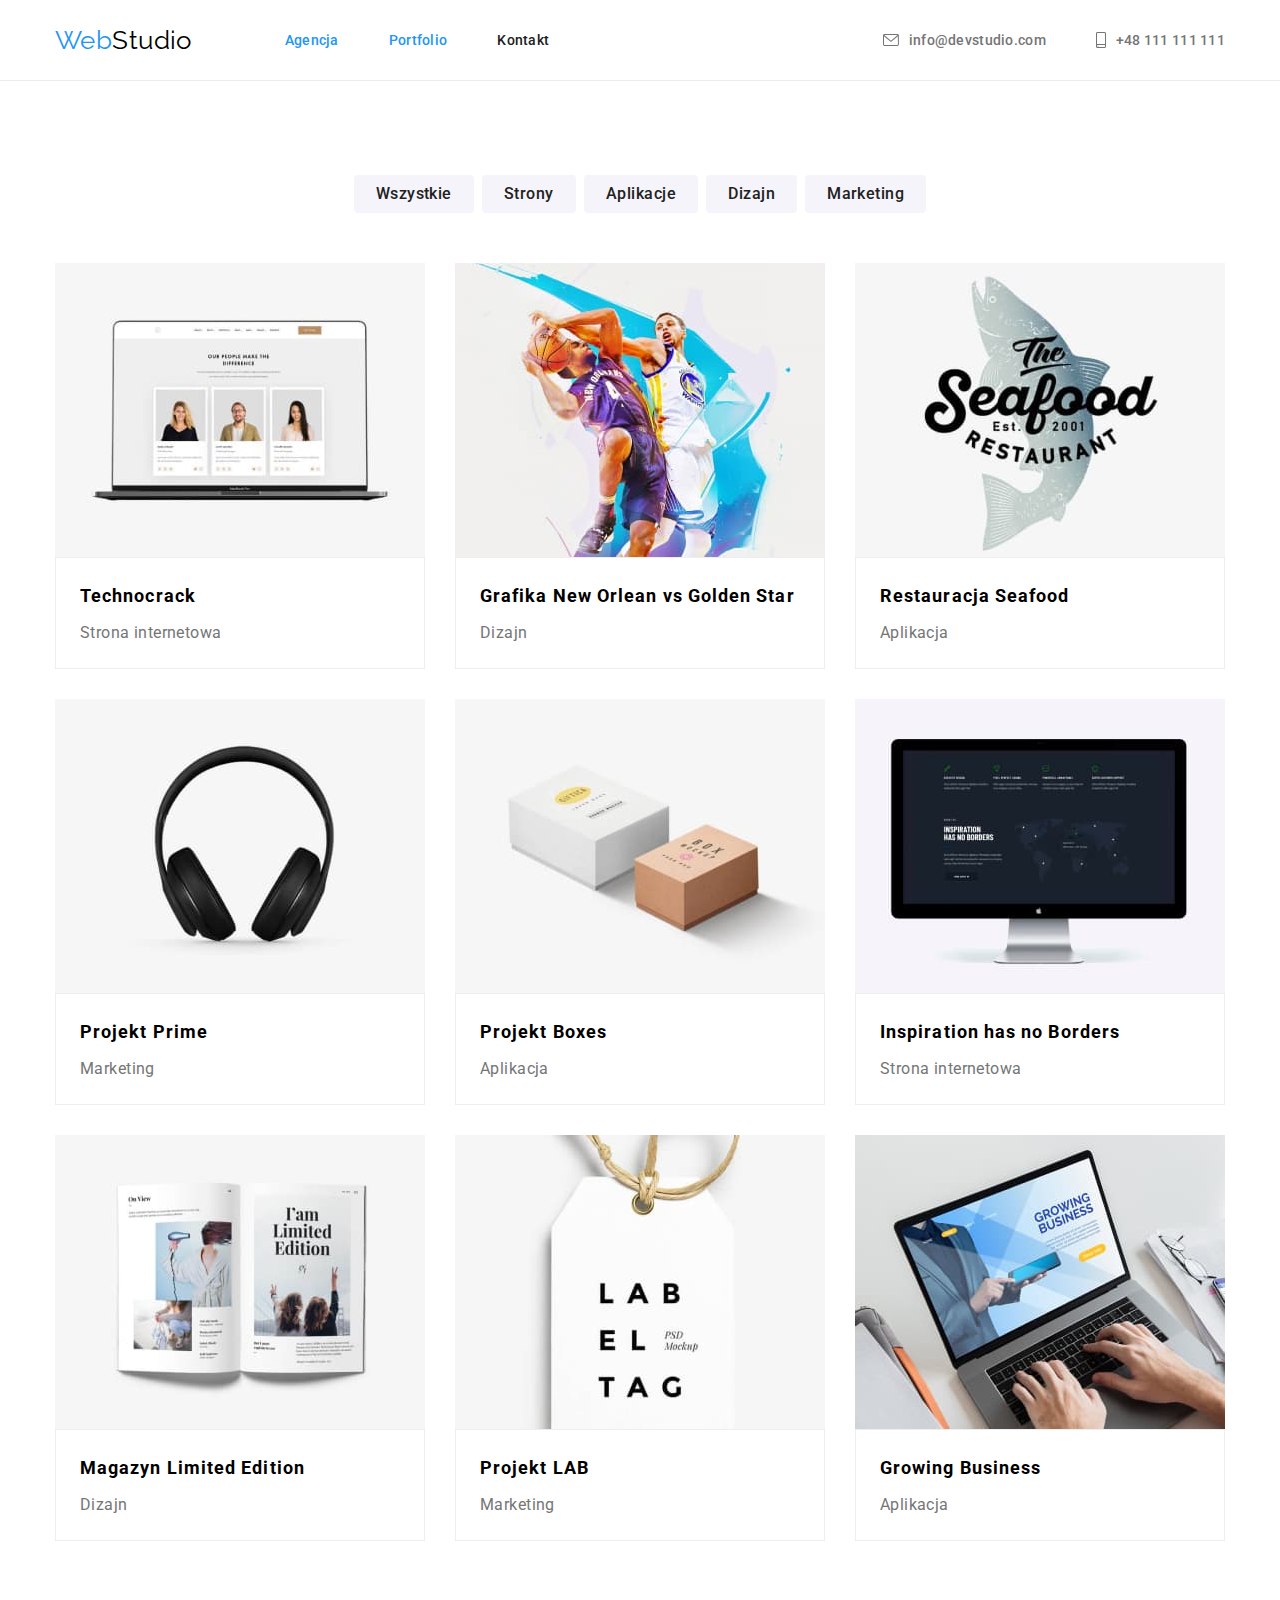
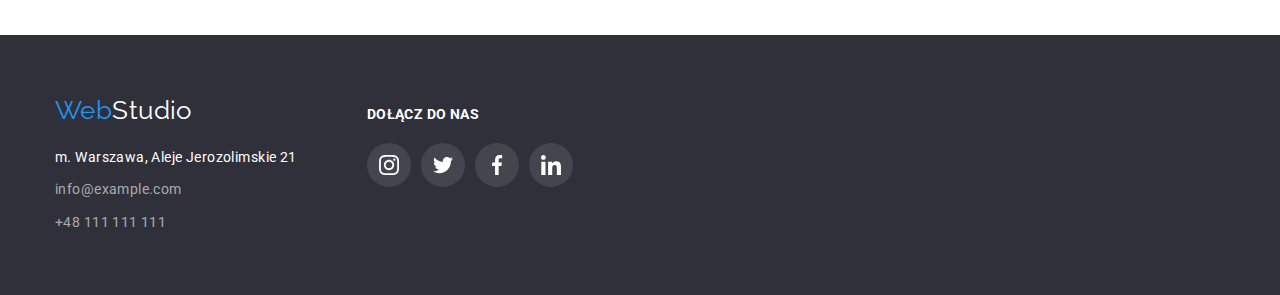
==== commit 66d16a74: "finished" ====
--- a/portfolio.html
+++ b/portfolio.html
@@ -4,7 +4,7 @@
     <meta charset="UTF-8" />
     <meta http-equiv="X-UA-Compatible" content="IE=edge" />
     <meta name="viewport" content="width=device-width, initial-scale=1.0" />
-    <title>Main page</title>
+    <title>Portfolio</title>
     <!-- Google Fonts Links -->
     <link rel="preconnect" href="https://fonts.googleapis.com" />
     <link rel="preconnect" href="https://fonts.gstatic.com" crossorigin />
@@ -35,10 +35,10 @@
           <!--Links-->
           <ul class="nav-list">
             <li class="nav-item">
-              <a class="nav-link" href="index.html">Agencja</a>
+              <a class="nav-link current" href="index.html">Agencja</a>
             </li>
             <li class="nav-item">
-              <a class="nav-link" href="portfolio.html">Portfolio</a>
+              <a class="nav-link current" href="portfolio.html">Portfolio</a>
             </li>
             <li class="nav-item">
               <a class="nav-link" href="#contact">Kontakt</a>
@@ -79,7 +79,7 @@
 
           <ul class="about-list gallery-wrap">
             <li class="gallery-list">
-              <a href="#Technocrack">
+              <a class="gallery-img" href="#Technocrack">
                 <img
                   src="images/img1.jpg"
                   alt="Three business cards of employees on the computer screen"
@@ -93,7 +93,7 @@
               </a>
             </li>
             <li class="gallery-list">
-              <a href="#Grafika_New_Orlean_vs_Golden_Star">
+              <a class="gallery-img" href="#Grafika_New_Orlean_vs_Golden_Star">
                 <img
                   src="images/img2.jpg"
                   alt="New Orleans vs Golden Star graphic"
@@ -107,7 +107,7 @@
               </a>
             </li>
             <li class="gallery-list">
-              <a href="#Restauracja_Seafood">
+              <a class="gallery-img" href="#Restauracja_Seafood">
                 <img src="images/img3.jpg" alt="Seafoot restaurant logo" width="370" height="294" />
                 <div class="gallery">
                   <h3 class="gallery-title">Restauracja Seafood</h3>
@@ -116,7 +116,7 @@
               </a>
             </li>
             <li class="gallery-list">
-              <a href="#Projekt_Prime">
+              <a class="gallery-img" href="#Projekt_Prime">
                 <img src="images/img4.jpg" alt="Picture of headphones" width="370" height="294" />
                 <div class="gallery">
                   <h3 class="gallery-title">Projekt Prime</h3>
@@ -125,7 +125,7 @@
               </a>
             </li>
             <li class="gallery-list">
-              <a href="#Projekt_Boxes">
+              <a class="gallery-img" href="#Projekt_Boxes">
                 <img src="images/img5.jpg" alt="Two Boxes" width="370" height="294" />
                 <div class="gallery">
                   <h3 class="gallery-title">Projekt Boxes</h3>
@@ -134,21 +134,16 @@
               </a>
             </li>
             <li class="gallery-list">
-              <a href="#Inspiration_has_no_Borders">
-                <img
-                  src="images/img6.jpg"
-                  alt="Inspiration has no Borders, displayed on the screen"
-                  width="370"
-                  height="294"
-                />
-              </a>
-              <div class="gallery">
-                <h3 class="gallery-title">Inspiration has no Borders</h3>
-                <p class="gallery-subtitle">Strona internetowa</p>
-              </div>
-            </li>
-            <li class="gallery-list">
-              <a href="#Magazyn_Limited_Edition">
+              <a class="gallery-img" href="#Inspiration_has_no_Borders">
+                <img src="images/img6.jpg" alt="Open newspaper" width="370" height="294" />
+                <div class="gallery">
+                  <h3 class="gallery-title">Inspiration has no Borders</h3>
+                  <p class="gallery-subtitle">Strona internetowa</p>
+                </div>
+              </a>
+            </li>
+            <li class="gallery-list">
+              <a class="gallery-img" href="#Magazyn_Limited_Edition">
                 <img src="images/img7.jpg" alt="Open newspaper" width="370" height="294" />
                 <div class="gallery">
                   <h3 class="gallery-title">Magazyn Limited Edition</h3>
@@ -157,7 +152,7 @@
               </a>
             </li>
             <li class="gallery-list">
-              <a href="#Projekt_LAB">
+              <a class="gallery-img" href="#Projekt_LAB">
                 <img
                   src="images/img8.jpg"
                   alt="Business card on a string"
@@ -171,18 +166,18 @@
               </a>
             </li>
             <li class="gallery-list">
-              <a href="#Growing_Business">
+              <a class="gallery-img" href="#Growing_Business">
                 <img
                   src="images/img9.jpg"
-                  alt="Someone is writing on the computer"
-                  width="370"
-                  height="294"
-                />
-              </a>
-              <div class="gallery">
-                <h3 class="gallery-title">Growing Business</h3>
-                <p class="gallery-subtitle">Aplikacja</p>
-              </div>
+                  alt="Business card on a string"
+                  width="370"
+                  height="294"
+                />
+                <div class="gallery">
+                  <h3 class="gallery-title">Growing Business</h3>
+                  <p class="gallery-subtitle">Aplikacja</p>
+                </div>
+              </a>
             </li>
           </ul>
         </div>
--- a/css/styles.css
+++ b/css/styles.css
@@ -88,6 +88,16 @@
   display: flex;
   gap: 30px;
 }
+
+.contact-list {
+  font-weight: 500;
+  line-height: 1, 14;
+  letter-spacing: 0.02em;
+  display: flex;
+  gap: 50px;
+  margin-left: auto;
+  padding: 32px 0;
+}
 .nav-item {
   font-weight: 500;
 }
@@ -98,17 +108,12 @@
   font-size: 14px;
   padding: 32px 0;
 }
+.current {
+  color: var(--backlight-color);
+}
+
 .nav-link:hover {
   color: var(--backlight-color);
-}
-.contact-list {
-  font-weight: 500;
-  line-height: 1, 14;
-  letter-spacing: 0.02em;
-  display: flex;
-  gap: 50px;
-  margin-left: auto;
-  padding: 32px 0;
 }
 
 .contact-link {
@@ -180,13 +185,14 @@
   background-color: var(--team-color);
   cursor: pointer;
   padding: 6px 22px;
+
+  border-radius: 4px;
+}
+.button2:hover {
+  background-color: var(--backlight-color);
+  color: var(--background-color);
   box-shadow: 0px 3px 1px rgba(0, 0, 0, 0.1), 0px 1px 2px rgba(0, 0, 0, 0.08),
     0px 2px 2px rgba(0, 0, 0, 0.12);
-  border-radius: 4px;
-}
-.button2:hover {
-  background-color: var(--backlight-color);
-  color: var(--background-color);
 }
 button:focus {
   background-color: var(--backlight-color);
@@ -252,7 +258,7 @@
 }
 
 .customers-box {
-  border: 1px solid var(--border-customers);
+  border: 1px solid currentColor;
   color: var(--border-customers);
   width: 170px;
   height: 92px;
@@ -262,14 +268,11 @@
   justify-content: center;
 }
 .customers-box:hover {
-  border: 1px solid var(--backlight-color);
+  color: var(--backlight-color);
 }
 .customers-icon {
   fill: currentColor;
 }
-.customers-icon:hover {
-  fill: var(--background-color);
-}
 .space-names {
   padding: 30px 0;
 }
@@ -280,7 +283,6 @@
 }
 
 .back-icon {
-  box-sizing: border-box;
   width: 44px;
   height: 44px;
   border-radius: 50%;
@@ -291,6 +293,7 @@
 }
 .back-icon:hover {
   background-color: var(--backlight-color);
+  color: var(--background-color);
 }
 .social-icon {
   fill: currentColor;
@@ -326,7 +329,11 @@
 .gallery-wrap {
   flex-wrap: wrap;
 }
-.gallery-list:hover {
+.gallery-img {
+  display: block;
+  background-color: #ffffff;
+}
+.gallery-img:hover {
   box-shadow: 0px 1px 1px rgba(0, 0, 0, 0.12), 0px 4px 4px rgba(0, 0, 0, 0.06),
     1px 4px 6px rgba(0, 0, 0, 0.16);
 }
@@ -390,6 +397,8 @@
 .descrition-title-footer {
   color: var(--background-color);
   margin-bottom: 20px;
+  font-weight: 700;
+  line-height: 1.14;
 }
 .social-footer {
   margin-left: 70px;
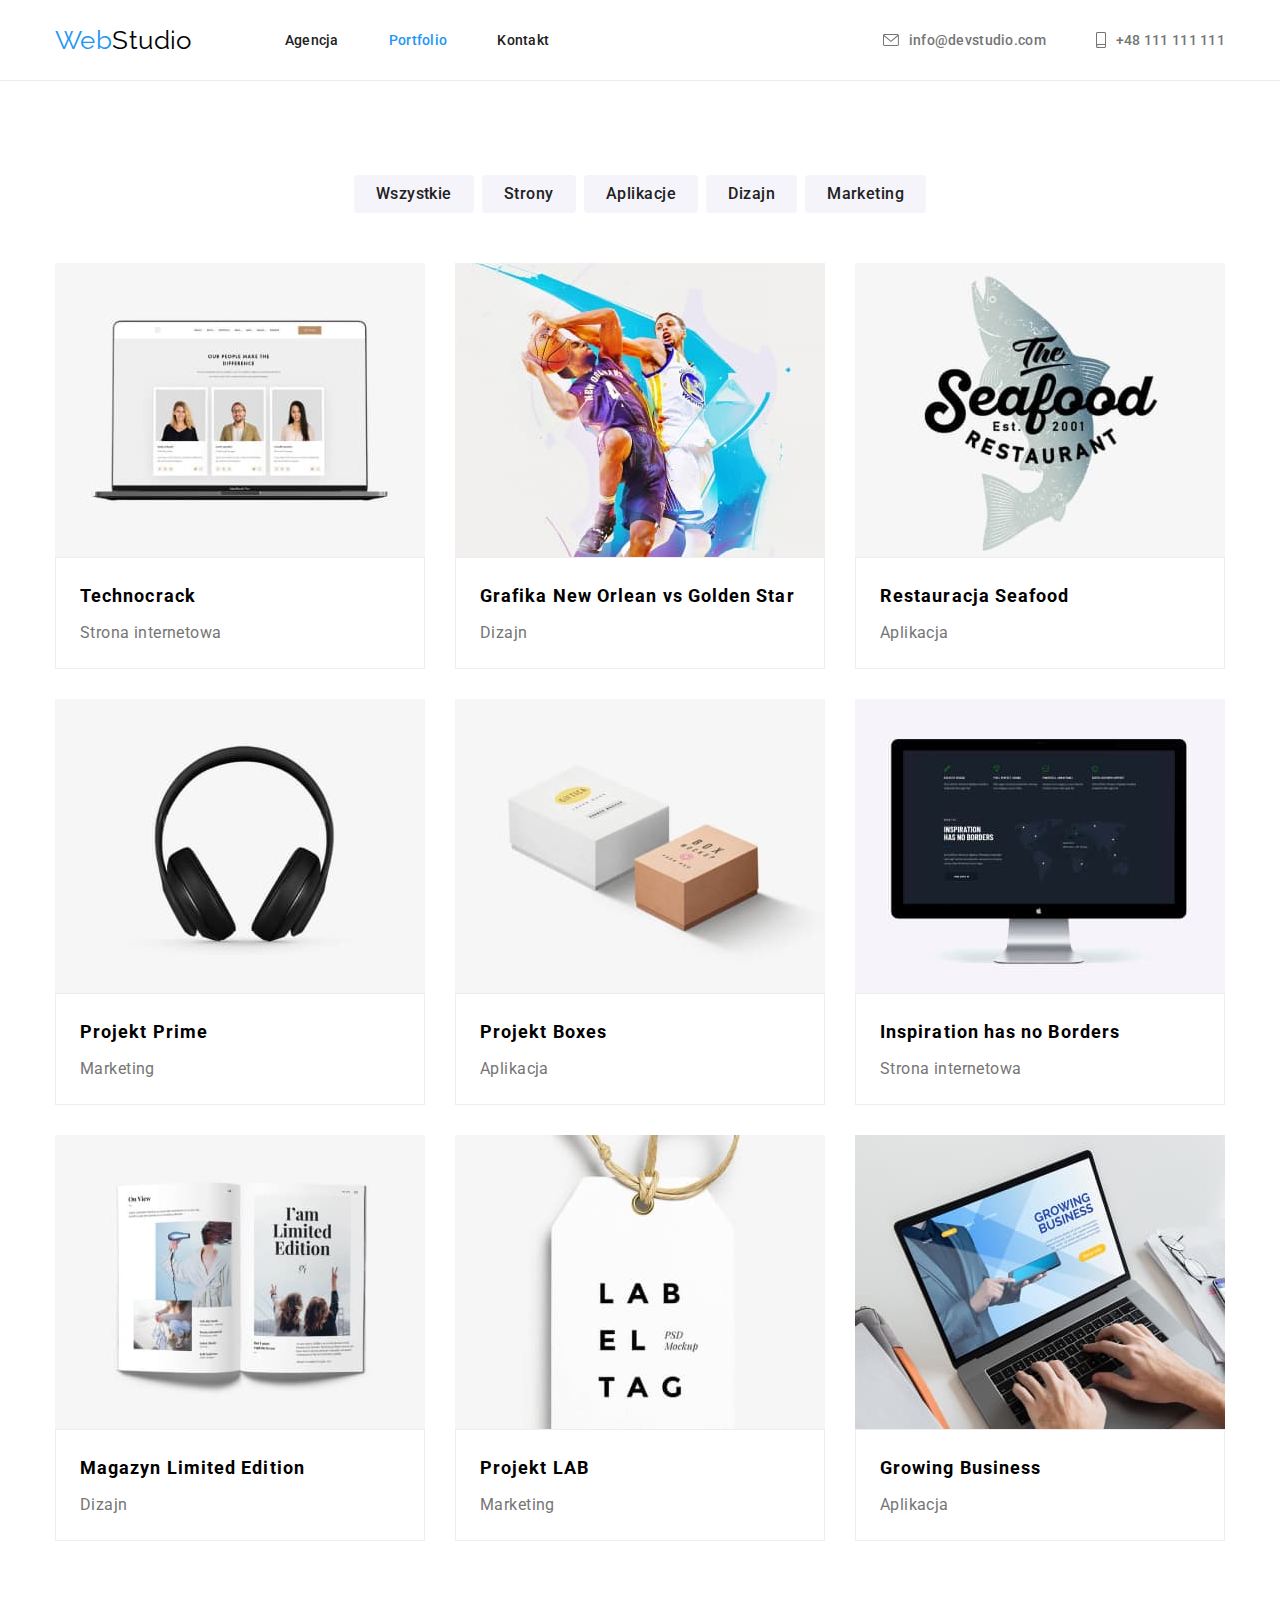
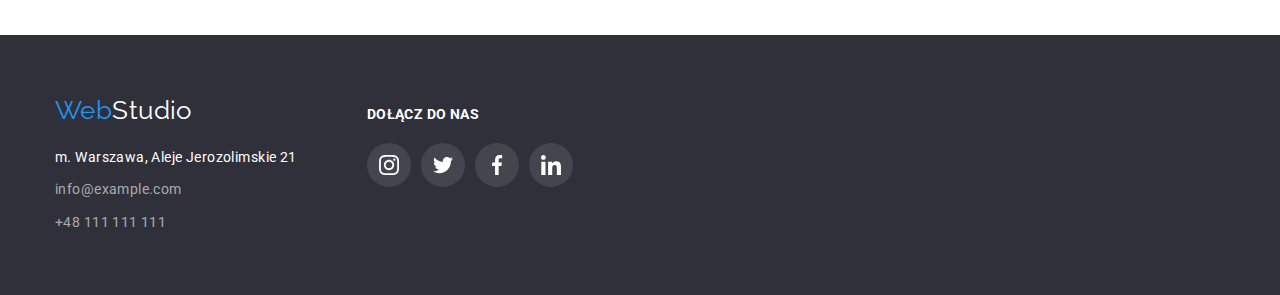
==== commit c3b8ca7d: "HW 4 Finished" ====
--- a/portfolio.html
+++ b/portfolio.html
@@ -35,7 +35,7 @@
           <!--Links-->
           <ul class="nav-list">
             <li class="nav-item">
-              <a class="nav-link current" href="index.html">Agencja</a>
+              <a class="nav-link" href="index.html">Agencja</a>
             </li>
             <li class="nav-item">
               <a class="nav-link current" href="portfolio.html">Portfolio</a>
--- a/css/styles.css
+++ b/css/styles.css
@@ -11,10 +11,9 @@
   --border-gallery: #eeeeee;
   --border-customers: #afb1b8;
 }
-:focus {
-  background-color: var(--backlight-color);
+/* :focus {
   outline: none;
-}
+} */
 body {
   font-family: 'Roboto', sans-serif;
   color: #212121;
@@ -188,7 +187,8 @@
 
   border-radius: 4px;
 }
-.button2:hover {
+.button2:hover,
+.button2:focus {
   background-color: var(--backlight-color);
   color: var(--background-color);
   box-shadow: 0px 3px 1px rgba(0, 0, 0, 0.1), 0px 1px 2px rgba(0, 0, 0, 0.08),
@@ -267,7 +267,8 @@
   align-items: center;
   justify-content: center;
 }
-.customers-box:hover {
+.customers-box:hover,
+.customers-box:focus {
   color: var(--backlight-color);
 }
 .customers-icon {
@@ -291,7 +292,8 @@
   justify-content: center;
   color: var(--border-customers);
 }
-.back-icon:hover {
+.back-icon:hover,
+.back-icon:focus {
   background-color: var(--backlight-color);
   color: var(--background-color);
 }
@@ -331,9 +333,9 @@
 }
 .gallery-img {
   display: block;
-  background-color: #ffffff;
-}
-.gallery-img:hover {
+}
+.gallery-img:hover,
+.gallery-img:focus {
   box-shadow: 0px 1px 1px rgba(0, 0, 0, 0.12), 0px 4px 4px rgba(0, 0, 0, 0.06),
     1px 4px 6px rgba(0, 0, 0, 0.16);
 }
@@ -415,7 +417,8 @@
   border-radius: 50%;
   color: var(--background-color);
 }
-.back-icon-footer:hover {
+.back-icon-footer:hover,
+.back-icon-footer:focus {
   background-color: var(--backlight-color);
 }
 .social-icon-footer {
